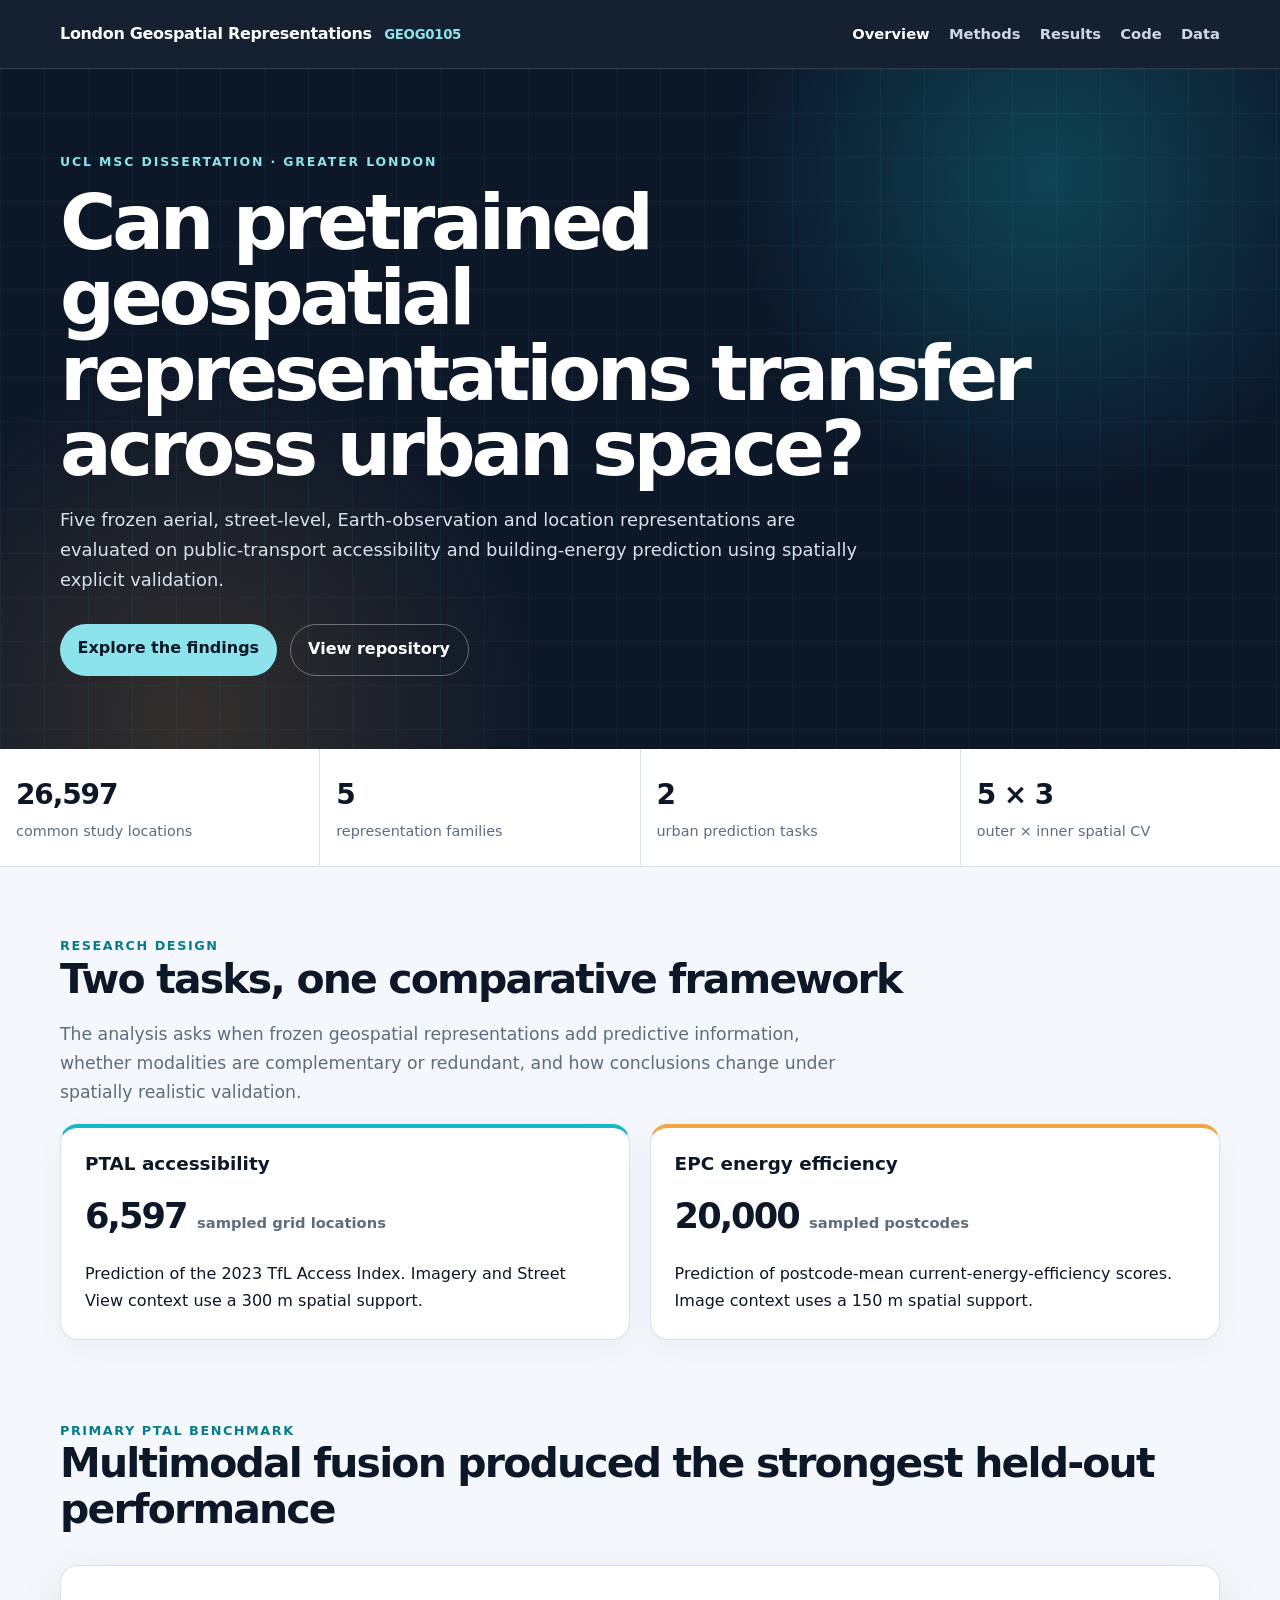
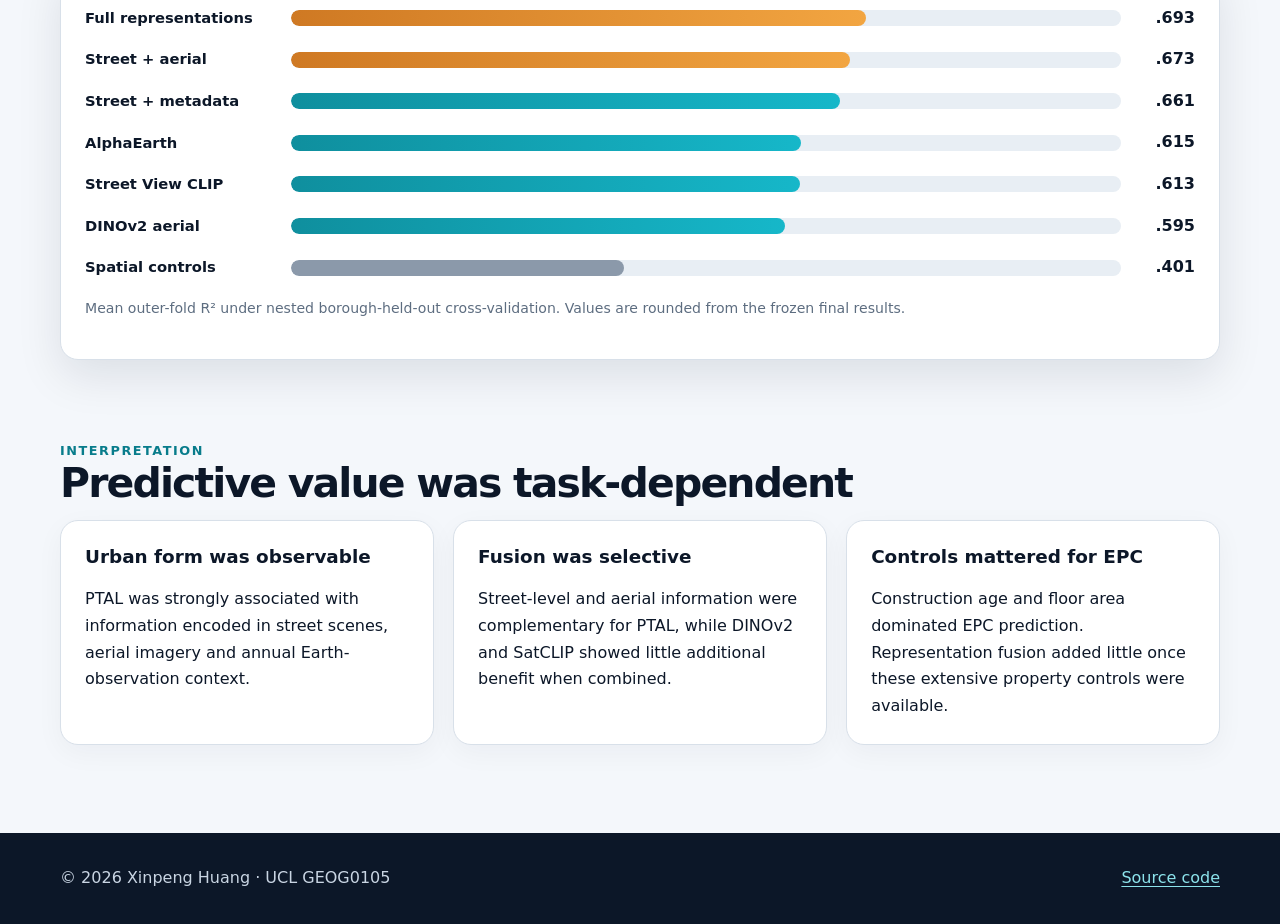
==== docs/index.html @ f45f88ac "Publish curated code, selected results, and project website" ====
<!doctype html>
<html lang="en">
<head>
  <meta charset="utf-8">
  <meta name="viewport" content="width=device-width, initial-scale=1">
  <meta name="description" content="UCL MSc dissertation on multimodal geospatial representations for spatially generalisable urban prediction in London.">
  <title>London Geospatial Representations</title>
  <link rel="stylesheet" href="assets/style.css">
</head>
<body>
  <header class="site-header"><nav class="nav" aria-label="Primary navigation">
    <a class="brand" href="index.html">London Geospatial Representations <small>GEOG0105</small></a>
    <div class="nav-links"><a aria-current="page" href="index.html">Overview</a><a href="methods.html">Methods</a><a href="results.html">Results</a><a href="code.html">Code</a><a href="data.html">Data</a></div>
  </nav></header>

  <section class="hero"><div class="hero-inner">
    <div class="eyebrow">UCL MSc Dissertation · Greater London</div>
    <h1>Can pretrained geospatial representations transfer across urban space?</h1>
    <p>Five frozen aerial, street-level, Earth-observation and location representations are evaluated on public-transport accessibility and building-energy prediction using spatially explicit validation.</p>
    <div class="hero-actions"><a class="button button-primary" href="results.html">Explore the findings</a><a class="button button-secondary" href="https://github.com/xinpeng00/london-geospatial-representations">View repository</a></div>
  </div></section>

  <div class="stat-strip" aria-label="Project statistics">
    <div class="stat"><strong>26,597</strong><span>common study locations</span></div>
    <div class="stat"><strong>5</strong><span>representation families</span></div>
    <div class="stat"><strong>2</strong><span>urban prediction tasks</span></div>
    <div class="stat"><strong>5 × 3</strong><span>outer × inner spatial CV</span></div>
  </div>

  <main>
    <section><div class="kicker">Research design</div><h2>Two tasks, one comparative framework</h2><p class="lede">The analysis asks when frozen geospatial representations add predictive information, whether modalities are complementary or redundant, and how conclusions change under spatially realistic validation.</p>
      <div class="grid-2">
        <article class="card task-card"><h3>PTAL accessibility</h3><div class="metric">6,597 <small>sampled grid locations</small></div><p>Prediction of the 2023 TfL Access Index. Imagery and Street View context use a 300 m spatial support.</p></article>
        <article class="card task-card epc"><h3>EPC energy efficiency</h3><div class="metric">20,000 <small>sampled postcodes</small></div><p>Prediction of postcode-mean current-energy-efficiency scores. Image context uses a 150 m spatial support.</p></article>
      </div>
    </section>

    <section><div class="kicker">Primary PTAL benchmark</div><h2>Multimodal fusion produced the strongest held-out performance</h2>
      <div class="chart" role="img" aria-label="Mean borough-held-out R squared for selected PTAL models">
        <div class="bar-row fusion" style="--value:.693"><div class="bar-label">Full representations</div><div class="bar-track"><div class="bar-fill"></div></div><div class="bar-value">.693</div></div>
        <div class="bar-row fusion" style="--value:.673"><div class="bar-label">Street + aerial</div><div class="bar-track"><div class="bar-fill"></div></div><div class="bar-value">.673</div></div>
        <div class="bar-row" style="--value:.661"><div class="bar-label">Street + metadata</div><div class="bar-track"><div class="bar-fill"></div></div><div class="bar-value">.661</div></div>
        <div class="bar-row" style="--value:.615"><div class="bar-label">AlphaEarth</div><div class="bar-track"><div class="bar-fill"></div></div><div class="bar-value">.615</div></div>
        <div class="bar-row" style="--value:.613"><div class="bar-label">Street View CLIP</div><div class="bar-track"><div class="bar-fill"></div></div><div class="bar-value">.613</div></div>
        <div class="bar-row" style="--value:.595"><div class="bar-label">DINOv2 aerial</div><div class="bar-track"><div class="bar-fill"></div></div><div class="bar-value">.595</div></div>
        <div class="bar-row control" style="--value:.401"><div class="bar-label">Spatial controls</div><div class="bar-track"><div class="bar-fill"></div></div><div class="bar-value">.401</div></div>
        <p class="chart-note">Mean outer-fold R² under nested borough-held-out cross-validation. Values are rounded from the frozen final results.</p>
      </div>
    </section>

    <section><div class="kicker">Interpretation</div><h2>Predictive value was task-dependent</h2>
      <div class="grid-3">
        <article class="card"><h3>Urban form was observable</h3><p>PTAL was strongly associated with information encoded in street scenes, aerial imagery and annual Earth-observation context.</p></article>
        <article class="card"><h3>Fusion was selective</h3><p>Street-level and aerial information were complementary for PTAL, while DINOv2 and SatCLIP showed little additional benefit when combined.</p></article>
        <article class="card"><h3>Controls mattered for EPC</h3><p>Construction age and floor area dominated EPC prediction. Representation fusion added little once these extensive property controls were available.</p></article>
      </div>
    </section>
  </main>

  <footer><div class="footer-inner"><span>© 2026 Xinpeng Huang · UCL GEOG0105</span><span><a href="https://github.com/xinpeng00/london-geospatial-representations">Source code</a></span></div></footer>
</body>
</html>
---- docs/assets/style.css ----
:root {
  --ink: #0c1728;
  --ink-2: #172b45;
  --paper: #f4f7fb;
  --white: #ffffff;
  --cyan: #16b7c9;
  --cyan-soft: #d9f5f7;
  --amber: #f2a541;
  --red: #e55d5d;
  --muted: #5d6d80;
  --line: #d8e0e9;
  --shadow: 0 16px 45px rgba(12, 23, 40, .10);
  --max: 1160px;
}

* { box-sizing: border-box; }
html { scroll-behavior: smooth; }
body {
  margin: 0;
  color: var(--ink);
  background: var(--paper);
  font-family: Inter, ui-sans-serif, system-ui, -apple-system, BlinkMacSystemFont, "Segoe UI", sans-serif;
  font-size: 1rem;
  line-height: 1.68;
}
a { color: #087c8b; text-underline-offset: .18em; }
a:hover { color: #055a65; }

.site-header {
  position: sticky;
  top: 0;
  z-index: 10;
  border-bottom: 1px solid rgba(255,255,255,.12);
  background: rgba(12, 23, 40, .96);
  backdrop-filter: blur(14px);
}
.nav {
  width: min(var(--max), calc(100% - 2rem));
  min-height: 68px;
  margin: auto;
  display: flex;
  align-items: center;
  justify-content: space-between;
  gap: 1.5rem;
}
.brand { color: #fff; text-decoration: none; font-weight: 750; letter-spacing: -.02em; }
.brand small { color: #8ce3eb; font-weight: 600; margin-left: .45rem; }
.nav-links { display: flex; gap: 1.2rem; flex-wrap: wrap; }
.nav-links a { color: #ced8e5; text-decoration: none; font-size: .92rem; font-weight: 650; }
.nav-links a[aria-current="page"], .nav-links a:hover { color: #fff; }

.hero {
  color: white;
  background:
    linear-gradient(rgba(22,183,201,.08) 1px, transparent 1px),
    linear-gradient(90deg, rgba(22,183,201,.08) 1px, transparent 1px),
    radial-gradient(circle at 82% 16%, rgba(22,183,201,.28), transparent 27%),
    radial-gradient(circle at 15% 95%, rgba(242,165,65,.17), transparent 28%),
    var(--ink);
  background-size: 44px 44px, 44px 44px, auto, auto, auto;
}
.hero-inner { width: min(var(--max), calc(100% - 2rem)); margin: auto; padding: 5.2rem 0 4.6rem; }
.eyebrow { color: #8ce3eb; text-transform: uppercase; letter-spacing: .15em; font-weight: 750; font-size: .78rem; }
h1 { margin: .75rem 0 1.15rem; max-width: 990px; font-size: clamp(2.35rem, 6vw, 5.2rem); line-height: .98; letter-spacing: -.055em; }
.hero p { max-width: 800px; color: #d7e1ec; font-size: 1.12rem; }
.hero-actions { display: flex; gap: .8rem; flex-wrap: wrap; margin-top: 1.8rem; }
.button { display: inline-block; border-radius: 999px; padding: .72rem 1.1rem; text-decoration: none; font-weight: 750; }
.button-primary { color: var(--ink); background: #8ce3eb; }
.button-secondary { color: #fff; border: 1px solid rgba(255,255,255,.35); }

.stat-strip { display: grid; grid-template-columns: repeat(4, 1fr); gap: 1px; background: var(--line); border-bottom: 1px solid var(--line); }
.stat { background: #fff; padding: 1.35rem max(1rem, calc((100vw - var(--max))/8)); }
.stat strong { display: block; font-size: 1.75rem; letter-spacing: -.04em; }
.stat span { color: var(--muted); font-size: .9rem; }

main { width: min(var(--max), calc(100% - 2rem)); margin: auto; padding: 4.25rem 0 5.5rem; }
section + section { margin-top: 5rem; }
h2 { margin: 0 0 .8rem; font-size: clamp(1.8rem, 3.2vw, 3rem); line-height: 1.12; letter-spacing: -.045em; }
h3 { margin: 0 0 .55rem; font-size: 1.15rem; line-height: 1.35; }
.lede { max-width: 800px; color: var(--muted); font-size: 1.08rem; }
.kicker { color: #087c8b; font-size: .8rem; letter-spacing: .12em; text-transform: uppercase; font-weight: 800; }

.grid-2 { display: grid; grid-template-columns: repeat(2, minmax(0, 1fr)); gap: 1.2rem; }
.grid-3 { display: grid; grid-template-columns: repeat(3, minmax(0, 1fr)); gap: 1.2rem; }
.card { background: #fff; border: 1px solid var(--line); border-radius: 18px; padding: 1.5rem; box-shadow: 0 8px 28px rgba(12,23,40,.045); }
.card p:last-child { margin-bottom: 0; }
.task-card { border-top: 4px solid var(--cyan); }
.task-card.epc { border-top-color: var(--amber); }
.metric { font-size: 2.2rem; font-weight: 800; letter-spacing: -.055em; }
.metric small { font-size: .92rem; color: var(--muted); letter-spacing: 0; }

.chart { margin-top: 2rem; background: #fff; border: 1px solid var(--line); border-radius: 18px; padding: 1.5rem; box-shadow: var(--shadow); }
.bar-row { display: grid; grid-template-columns: 190px 1fr 58px; gap: 1rem; align-items: center; margin: .92rem 0; }
.bar-label { font-size: .92rem; font-weight: 650; }
.bar-track { height: 16px; border-radius: 99px; background: #e8eef4; overflow: hidden; }
.bar-fill { height: 100%; width: calc(var(--value) * 100%); border-radius: inherit; background: linear-gradient(90deg, #0f8f9e, var(--cyan)); }
.bar-row.control .bar-fill { background: #8b99aa; }
.bar-row.fusion .bar-fill { background: linear-gradient(90deg, #cf7923, var(--amber)); }
.bar-value { text-align: right; font-variant-numeric: tabular-nums; font-weight: 800; }
.chart-note { margin-top: 1rem; color: var(--muted); font-size: .88rem; }

.pipeline { display: grid; grid-template-columns: repeat(4, 1fr); gap: 1rem; counter-reset: step; }
.pipeline .card { position: relative; padding-top: 3.2rem; }
.pipeline .card::before { counter-increment: step; content: "0" counter(step); position: absolute; top: 1rem; left: 1.5rem; color: #0a8492; font-weight: 850; font-size: .82rem; letter-spacing: .08em; }
.chips { display: flex; flex-wrap: wrap; gap: .5rem; margin-top: 1rem; }
.chip { border-radius: 999px; padding: .34rem .68rem; background: var(--cyan-soft); color: #05636e; font-size: .82rem; font-weight: 700; }
.chip.amber { background: #fff0dc; color: #8c4e0f; }

.table-wrap { overflow-x: auto; border: 1px solid var(--line); border-radius: 16px; background: #fff; }
table { width: 100%; border-collapse: collapse; min-width: 700px; }
th, td { padding: .9rem 1rem; border-bottom: 1px solid var(--line); text-align: left; vertical-align: top; }
th { background: #edf2f7; font-size: .8rem; text-transform: uppercase; letter-spacing: .07em; }
tr:last-child td { border-bottom: 0; }
code { padding: .12rem .34rem; border-radius: 5px; background: #e9eef4; font-family: ui-monospace, SFMono-Regular, Menlo, monospace; font-size: .88em; }

.callout { border-left: 5px solid var(--amber); background: #fff7eb; padding: 1rem 1.2rem; border-radius: 0 12px 12px 0; }
.page-head { padding: 3.8rem 0 3rem; background: var(--ink); color: #fff; }
.page-head > div { width: min(var(--max), calc(100% - 2rem)); margin: auto; }
.page-head h1 { font-size: clamp(2.35rem, 5vw, 4.2rem); }
.page-head p { color: #cfdae7; max-width: 760px; font-size: 1.08rem; }

footer { background: var(--ink); color: #c9d5e3; }
.footer-inner { width: min(var(--max), calc(100% - 2rem)); margin: auto; padding: 2rem 0; display: flex; justify-content: space-between; gap: 1rem; flex-wrap: wrap; }
footer a { color: #8ce3eb; }

@media (max-width: 860px) {
  .nav { align-items: flex-start; flex-direction: column; padding: .9rem 0; gap: .55rem; }
  .nav-links { gap: .8rem 1rem; }
  .stat-strip { grid-template-columns: repeat(2, 1fr); }
  .grid-3, .pipeline { grid-template-columns: repeat(2, minmax(0, 1fr)); }
  .bar-row { grid-template-columns: 145px 1fr 48px; gap: .6rem; }
}
@media (max-width: 600px) {
  .hero-inner { padding-top: 3.8rem; }
  .grid-2, .grid-3, .pipeline { grid-template-columns: 1fr; }
  .bar-row { grid-template-columns: 1fr 50px; }
  .bar-track { grid-column: 1 / -1; grid-row: 2; }
  .bar-value { grid-column: 2; grid-row: 1; }
}
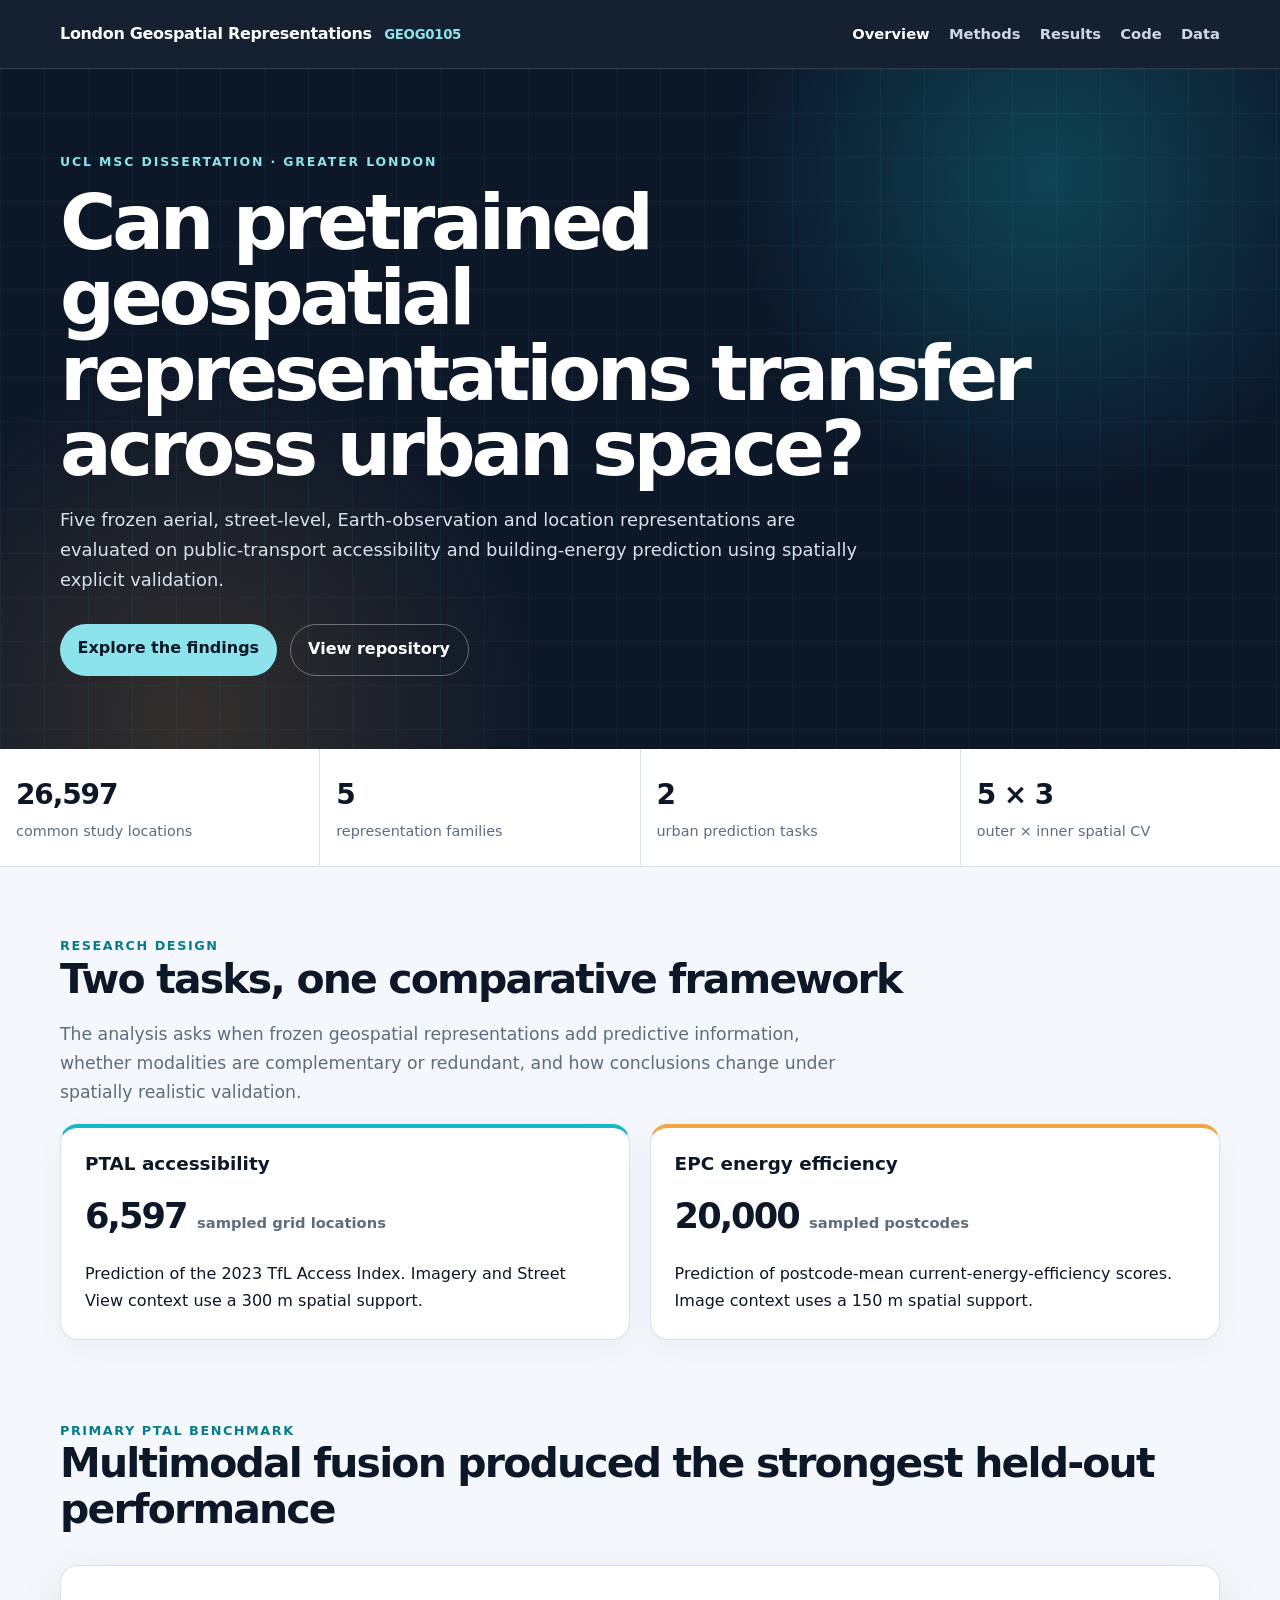
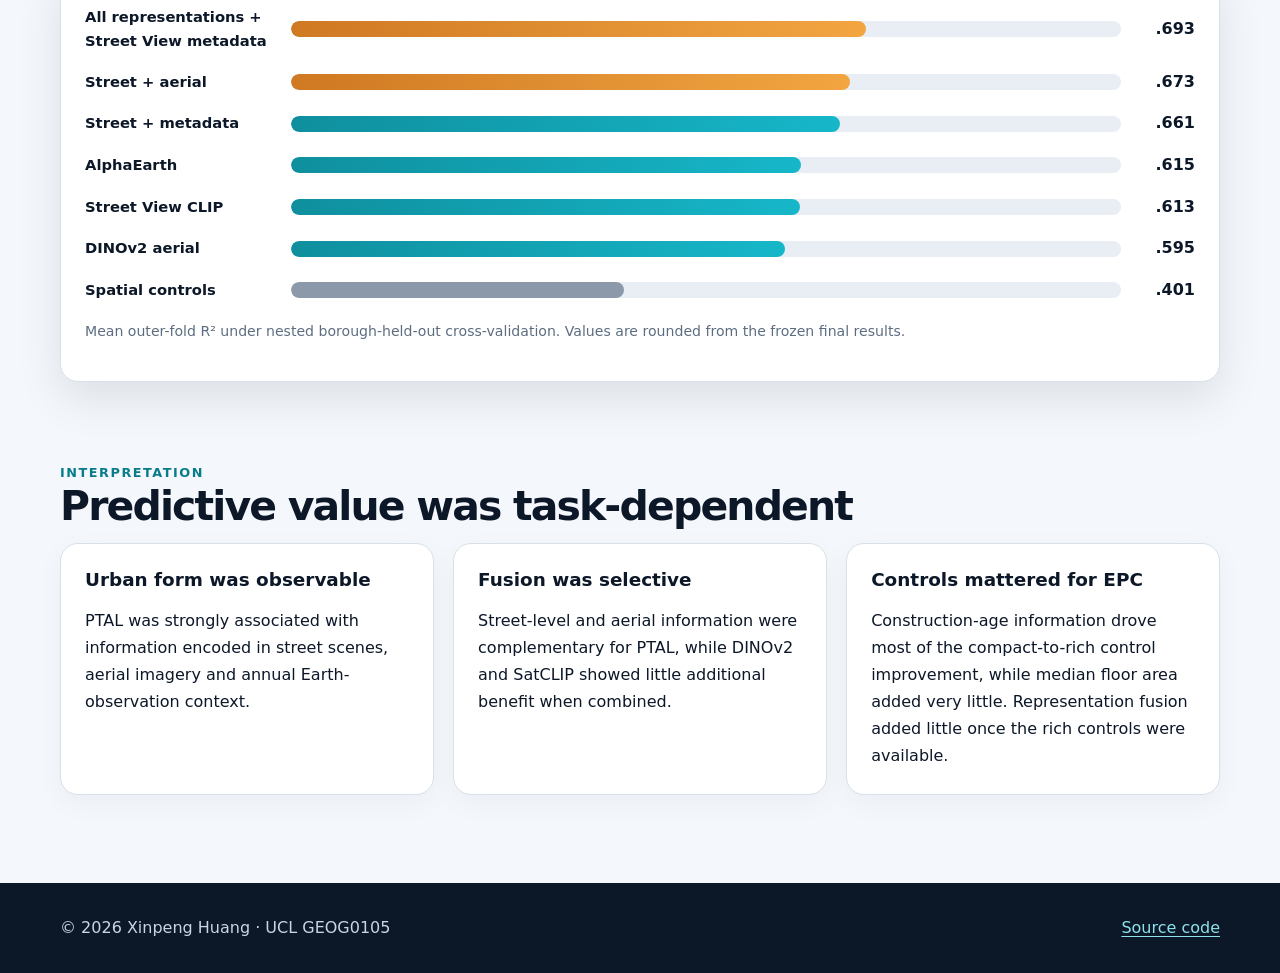
==== commit 09488bac: "Align project website with final dissertation results" ====
--- a/docs/index.html
+++ b/docs/index.html
@@ -37,7 +37,7 @@
 
     <section><div class="kicker">Primary PTAL benchmark</div><h2>Multimodal fusion produced the strongest held-out performance</h2>
       <div class="chart" role="img" aria-label="Mean borough-held-out R squared for selected PTAL models">
-        <div class="bar-row fusion" style="--value:.693"><div class="bar-label">Full representations</div><div class="bar-track"><div class="bar-fill"></div></div><div class="bar-value">.693</div></div>
+        <div class="bar-row fusion" style="--value:.693"><div class="bar-label">All representations + Street View metadata</div><div class="bar-track"><div class="bar-fill"></div></div><div class="bar-value">.693</div></div>
         <div class="bar-row fusion" style="--value:.673"><div class="bar-label">Street + aerial</div><div class="bar-track"><div class="bar-fill"></div></div><div class="bar-value">.673</div></div>
         <div class="bar-row" style="--value:.661"><div class="bar-label">Street + metadata</div><div class="bar-track"><div class="bar-fill"></div></div><div class="bar-value">.661</div></div>
         <div class="bar-row" style="--value:.615"><div class="bar-label">AlphaEarth</div><div class="bar-track"><div class="bar-fill"></div></div><div class="bar-value">.615</div></div>
@@ -52,7 +52,7 @@
       <div class="grid-3">
         <article class="card"><h3>Urban form was observable</h3><p>PTAL was strongly associated with information encoded in street scenes, aerial imagery and annual Earth-observation context.</p></article>
         <article class="card"><h3>Fusion was selective</h3><p>Street-level and aerial information were complementary for PTAL, while DINOv2 and SatCLIP showed little additional benefit when combined.</p></article>
-        <article class="card"><h3>Controls mattered for EPC</h3><p>Construction age and floor area dominated EPC prediction. Representation fusion added little once these extensive property controls were available.</p></article>
+        <article class="card"><h3>Controls mattered for EPC</h3><p>Construction-age information drove most of the compact-to-rich control improvement, while median floor area added very little. Representation fusion added little once the rich controls were available.</p></article>
       </div>
     </section>
   </main>
@@ -60,4 +60,3 @@
   <footer><div class="footer-inner"><span>© 2026 Xinpeng Huang · UCL GEOG0105</span><span><a href="https://github.com/xinpeng00/london-geospatial-representations">Source code</a></span></div></footer>
 </body>
 </html>
-
